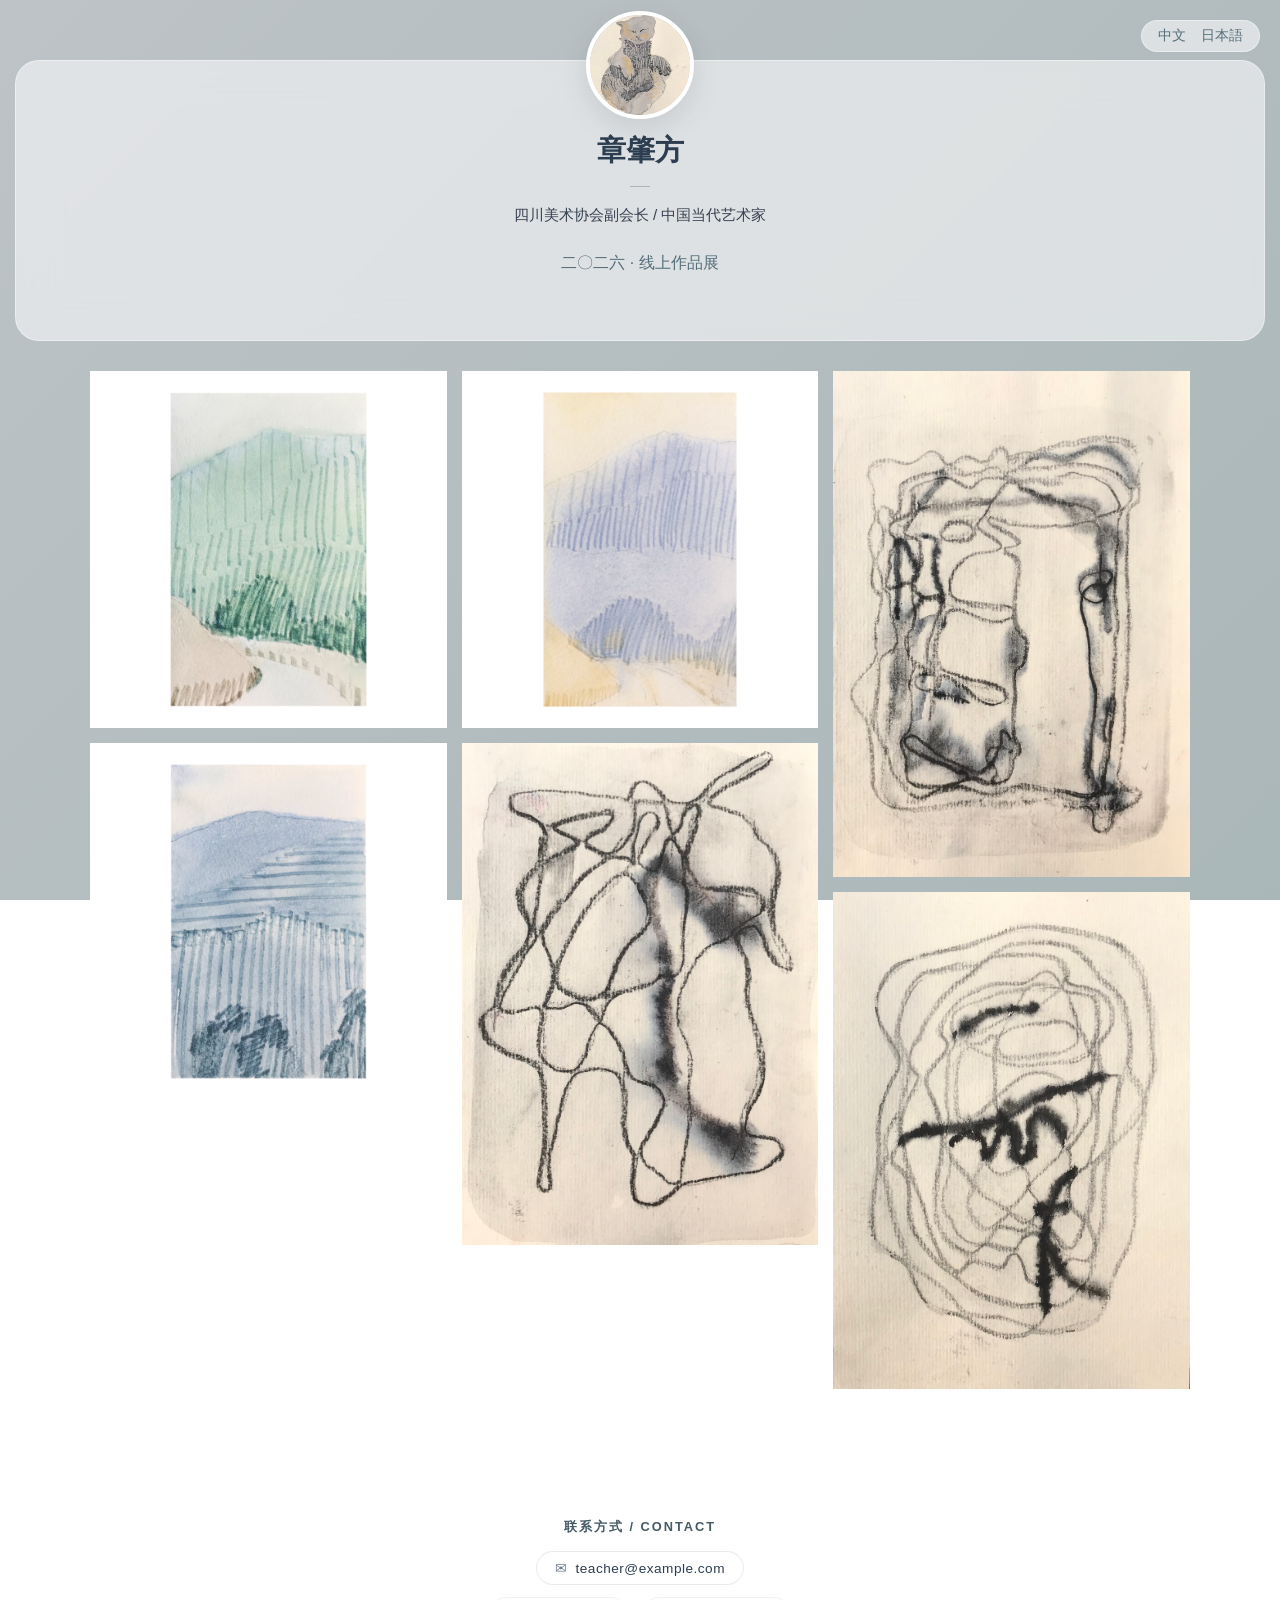
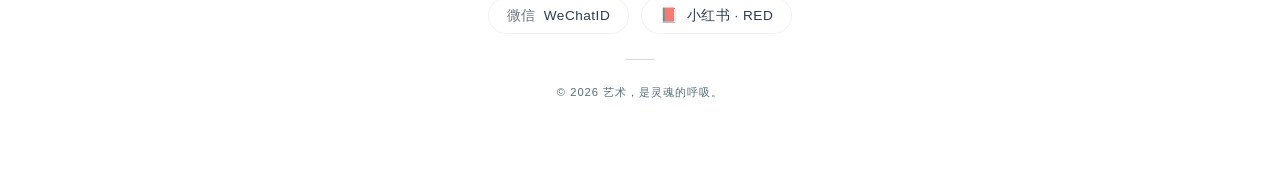
==== index.html @ 6d742d6b "Add files via upload" ====
<!DOCTYPE html>
<html lang="zh">
  <head>
    <meta charset="UTF-8" />
    <meta name="viewport" content="width=device-width, initial-scale=1.0" />
    <title>Artist Gallery</title>
    <link rel="stylesheet" href="style.css" />
  </head>
  <body>
    <div class="lang-switch">
      <span onclick="setLang('zh')">中文</span
      ><span onclick="setLang('jp')">日本語</span>
    </div>
    <header>
      <div class="artist-avatar"><img src="./img/photo/avatar.jpg" /></div>
      <h1 id="artist-name">加载中...</h1>
      <div class="artist-titles" id="artist-titles"></div>
      <p id="artist-desc"></p>
    </header>

    <div class="gallery" id="gallery-container">
      <div class="gallery-item"><img src="./img/art1.jpg" /></div>
      <div class="gallery-item"><img src="./img/art2.jpg" /></div>
      <div class="gallery-item"><img src="./img/art3.jpg" /></div>
      <div class="gallery-item"><img src="./img/art4.jpg" /></div>
      <div class="gallery-item"><img src="./img/art5.jpg" /></div>
      <div class="gallery-item"><img src="./img/art6.jpg" /></div>
    </div>

    <footer>
      <div class="footer-content">
        <div class="contact-label" id="contact-label">联系方式 / CONTACT</div>
        <div class="contact-info">
          <div class="contact-label" id="contact-label"></div>

          <div class="social-links-container">
            <a href="mailto:teacher@example.com" class="social-item mail-link">
              <span class="contact-icon">✉</span>
              <span class="email-text">teacher@example.com</span>
            </a>

            <div class="social-links-row">
              <span class="social-item" onclick="copyWeChat('WeChatID')">
                <span class="contact-icon">微信</span> WeChatID
              </span>

              <a
                href="https://xhslink.com/m/7lmFM6QzHbI"
                target="_blank"
                class="social-item xhs-link"
              >
                <span class="contact-icon">📕</span> 小红书 · RED
              </a>
            </div>
          </div>
        </div>
        <div class="divider"></div>
        <p>&copy; <span id="year"></span> <span id="footer-name"></span></p>
      </div>
    </footer>

    <div class="lightbox" id="lightbox">
      <span class="lightbox-close" id="lightbox-close">&times;</span>
      <div class="lightbox-nav lightbox-prev" id="lightbox-prev">&#10094;</div>
      <div class="lightbox-nav lightbox-next" id="lightbox-next">&#10095;</div>
      <div class="lightbox-content" id="lightbox-content">
        <img src="" id="lightbox-img" class="lightbox-img" />
      </div>
    </div>
    <script src="script.js"></script>
  </body>
</html>
---- style.css ----
/* style.css */
:root {
  /* 核心背景：莫兰迪冷灰色渐变 */
  --bg-gradient: linear-gradient(135deg, #bdc3c7 0%, #aab7b8 100%);
  /* 磨砂卡片：半透明浅灰白 */
  --glass-bg: rgba(248, 249, 250, 0.6);
  --glass-border: rgba(255, 255, 255, 0.4);
  /* 文字颜色：深木炭色，确保灰底下清晰 */
  --text-main: #2c3e50;
  --text-sub: #546e7a;
}

body {
  font-family: -apple-system, 'SF Pro Text', 'PingFang SC', 'Hiragino Sans',
    sans-serif;
  margin: 0;
  padding: 0;
  background: var(--bg-gradient);
  background-attachment: fixed;
  color: var(--text-main);
  -webkit-font-smoothing: antialiased;
}

body.lightbox-open {
  overflow: hidden;
}

/* 语言切换 */
.lang-switch {
  position: fixed;
  top: 20px;
  right: 20px;
  z-index: 1000;
  padding: 6px 16px;
  background: var(--glass-bg);
  backdrop-filter: blur(15px);
  -webkit-backdrop-filter: blur(15px);
  border: 1px solid var(--glass-border);
  border-radius: 20px;
  display: flex;
  gap: 15px;
  font-size: 0.85rem;
}
.lang-switch span {
  cursor: pointer;
  color: var(--text-sub);
  transition: 0.3s;
}
.lang-switch span.active {
  color: var(--text-main);
  font-weight: 600;
}

/* 标题卡片 */
header {
  margin: 60px 15px 30px;
  padding: 70px 20px 50px;
  background: var(--glass-bg);
  backdrop-filter: blur(20px);
  border: 1px solid var(--glass-border);
  border-radius: 24px;
  text-align: center;
  position: relative;
}

.artist-avatar {
  position: absolute;
  top: -50px;
  left: 50%;
  transform: translateX(-50%);
  width: 100px;
  height: 100px;
  border-radius: 50%;
  overflow: hidden;
  border: 4px solid #fff;
  box-shadow: 0 10px 30px rgba(0, 0, 0, 0.1);
}
.artist-avatar img {
  width: 100%;
  height: 100%;
  object-fit: cover;
}

.artist-titles {
  margin: 15px auto 25px;
  font-size: 0.95rem;
  color: #374151;
  font-weight: 500;
  line-height: 1.8;
  max-width: 300px; /* 限制宽度，防止长头衔撑破美感 */
  position: relative;
  padding-top: 15px;
}

/* 头衔上方的一道淡淡横线 */
.artist-titles::before {
  content: '';
  position: absolute;
  top: 0;
  left: 50%;
  transform: translateX(-50%);
  width: 20px;
  height: 1px;
  background: rgba(0, 0, 0, 0.2);
}

header h1 {
  margin: 0;
  font-size: 1.8rem;
  font-weight: 600;
}
header p {
  margin-top: 10px;
  color: var(--text-sub);
}

/* 不规则瀑布流 */
.gallery {
  column-count: 3;
  column-gap: 15px;
  padding: 0 15px 50px;
  max-width: 1100px;
  margin: 0 auto;
}

.gallery-item {
  break-inside: avoid;
  margin-bottom: 15px;
  background: #fff;
  border-radius: 0; /* 初始方角 */
  overflow: hidden;
  cursor: pointer;
  opacity: 0;
  transform: translateY(20px);
  animation: reveal 0.8s ease forwards;
  transition: border-radius 0.4s ease, box-shadow 0.4s ease, transform 0.4s ease;
}

@keyframes reveal {
  to {
    opacity: 1;
    transform: translateY(0);
  }
}

/* 1&3角变圆交互 */
.gallery-item:hover,
.gallery-item:active {
  border-radius: 30px 0 30px 0;
  box-shadow: 0 15px 40px rgba(0, 0, 0, 0.15);
  transform: translateY(-5px);
}
.gallery-item img {
  width: 100%;
  height: auto;
  display: block;
  transition: 0.3s;
}

/* 灯箱：大图比例与背景 */
.lightbox {
  position: fixed;
  top: 0;
  left: 0;
  width: 100%;
  height: 100%;
  background-color: rgba(0, 0, 0, 0.7);
  z-index: 2000;
  display: flex;
  justify-content: center;
  align-items: center;
  opacity: 0;
  visibility: hidden;
  transition: 0.3s;
}
.lightbox.active {
  opacity: 1;
  visibility: visible;
}

.lightbox-content {
  width: 100%;
  height: 100%;
  display: flex;
  justify-content: center;
  align-items: center;
  position: relative;
}

.lightbox-img {
  max-width: 50%; /* 电脑端占一半 */
  max-height: 80%;
  object-fit: contain;
  border-radius: 8px;
  box-shadow: 0 10px 50px rgba(0, 0, 0, 0.5);
  transition: transform 0.3s ease, opacity 0.2s ease;
}

/* 导航按钮 */
.lightbox-close {
  position: absolute;
  top: 25px;
  right: 30px;
  color: #fff;
  font-size: 35px;
  cursor: pointer;
  z-index: 2100;
}
.lightbox-nav {
  position: absolute;
  top: 50%;
  transform: translateY(-50%);
  color: rgba(255, 255, 255, 0.4);
  font-size: 45px;
  padding: 20px;
  cursor: pointer;
  z-index: 2100;
}
.lightbox-nav:hover {
  color: #fff;
}
.lightbox-prev {
  left: 20px;
}
.lightbox-next {
  right: 20px;
}

/* Footer */
footer {
  padding: 80px 20px;
  text-align: center;
}
.contact-label {
  font-size: 0.8rem;
  color: #455a64;
  letter-spacing: 2px;
  margin-bottom: 15px;
  font-weight: 600;
}

/* 彻底重置链接样式，防止出现蓝色 */
.social-links-container a,
.social-links-container span {
  text-decoration: none !important;
  color: var(--text-main) !important;
}

/* 社交与联系方式的总容器 */
.social-links-container {
  display: flex;
  flex-direction: column;
  align-items: center;
  gap: 12px;
}

.social-links-row {
  display: flex;
  gap: 12px;
  justify-content: center;
}

/* 核心：高级感社交标签 (胶囊样式) */
.social-item {
  background: rgba(255, 255, 255, 0.3); /* 极淡的白色磨砂感 */
  border: 1px solid rgba(0, 0, 0, 0.05); /* 几乎看不见的细边框 */
  padding: 8px 18px;
  border-radius: 30px; /* 圆润的胶囊形状 */
  font-size: 0.85rem;
  font-weight: 500;
  letter-spacing: 0.5px;
  transition: all 0.4s cubic-bezier(0.165, 0.84, 0.44, 1);
  display: flex;
  align-items: center;
  gap: 8px;
  cursor: pointer;
}

/* 邮件地址稍微长一点，我们让它更显眼 */
.mail-link {
  background: rgba(255, 255, 255, 0.5); /* 邮件底色稍微亮一点点 */
  border: 1px solid rgba(0, 0, 0, 0.08);
}

/* 悬停交互：背景变亮，产生浮动感 */
.social-item:hover {
  background: #fff; /* 悬停变为纯白 */
  border-color: rgba(0, 0, 0, 0.1);
  transform: translateY(-3px); /* 向上轻微漂浮 */
  box-shadow: 0 10px 20px rgba(0, 0, 0, 0.05); /* 增加极其柔和的阴影 */
}

/* 图标微调：降低存在感，服务于整体风格 */
.contact-icon {
  font-size: 0.9rem;
  opacity: 0.7;
}

.email-display {
  display: inline-block;
  font-size: 1.3rem;
  color: #1a1a1a;
  text-decoration: none;
  margin-bottom: 20px;
  font-weight: 500;
}
.social-links {
  display: flex;
  justify-content: center;
  gap: 20px;
  color: #455a64;
  font-size: 0.9rem;
}

/* 特别针对小红书的红色点缀 (克制的艺术感) */
.xhs-icon {
  font-size: 0.9rem;
  filter: grayscale(0.2); /* 稍微降低饱和度，匹配莫兰迪色调 */
}

/* 微信点击时的反馈 */
.social-item:active {
  transform: scale(0.95);
}

.divider {
  width: 30px;
  height: 1px;
  background: rgba(0, 0, 0, 0.15);
  margin: 25px auto;
}
footer p {
  font-size: 0.7rem;
  color: #546e7a;
  letter-spacing: 1px;
}

/* 响应式适配 */
@media (max-width: 768px) {
  .gallery {
    column-count: 2;
  }
  .lightbox-img {
    max-width: 90%;
    max-height: 85%;
  } /* 手机端放大 */
  .lightbox-nav {
    display: none;
  }
  .social-links-row {
    flex-direction: column;
    width: 100%;
    gap: 10px;
  }
  .social-item {
    width: fit-content;
    margin: 0 auto;
  }

  .artist-titles {
    font-size: 0.9rem;
    padding: 0 20px;
  }
}
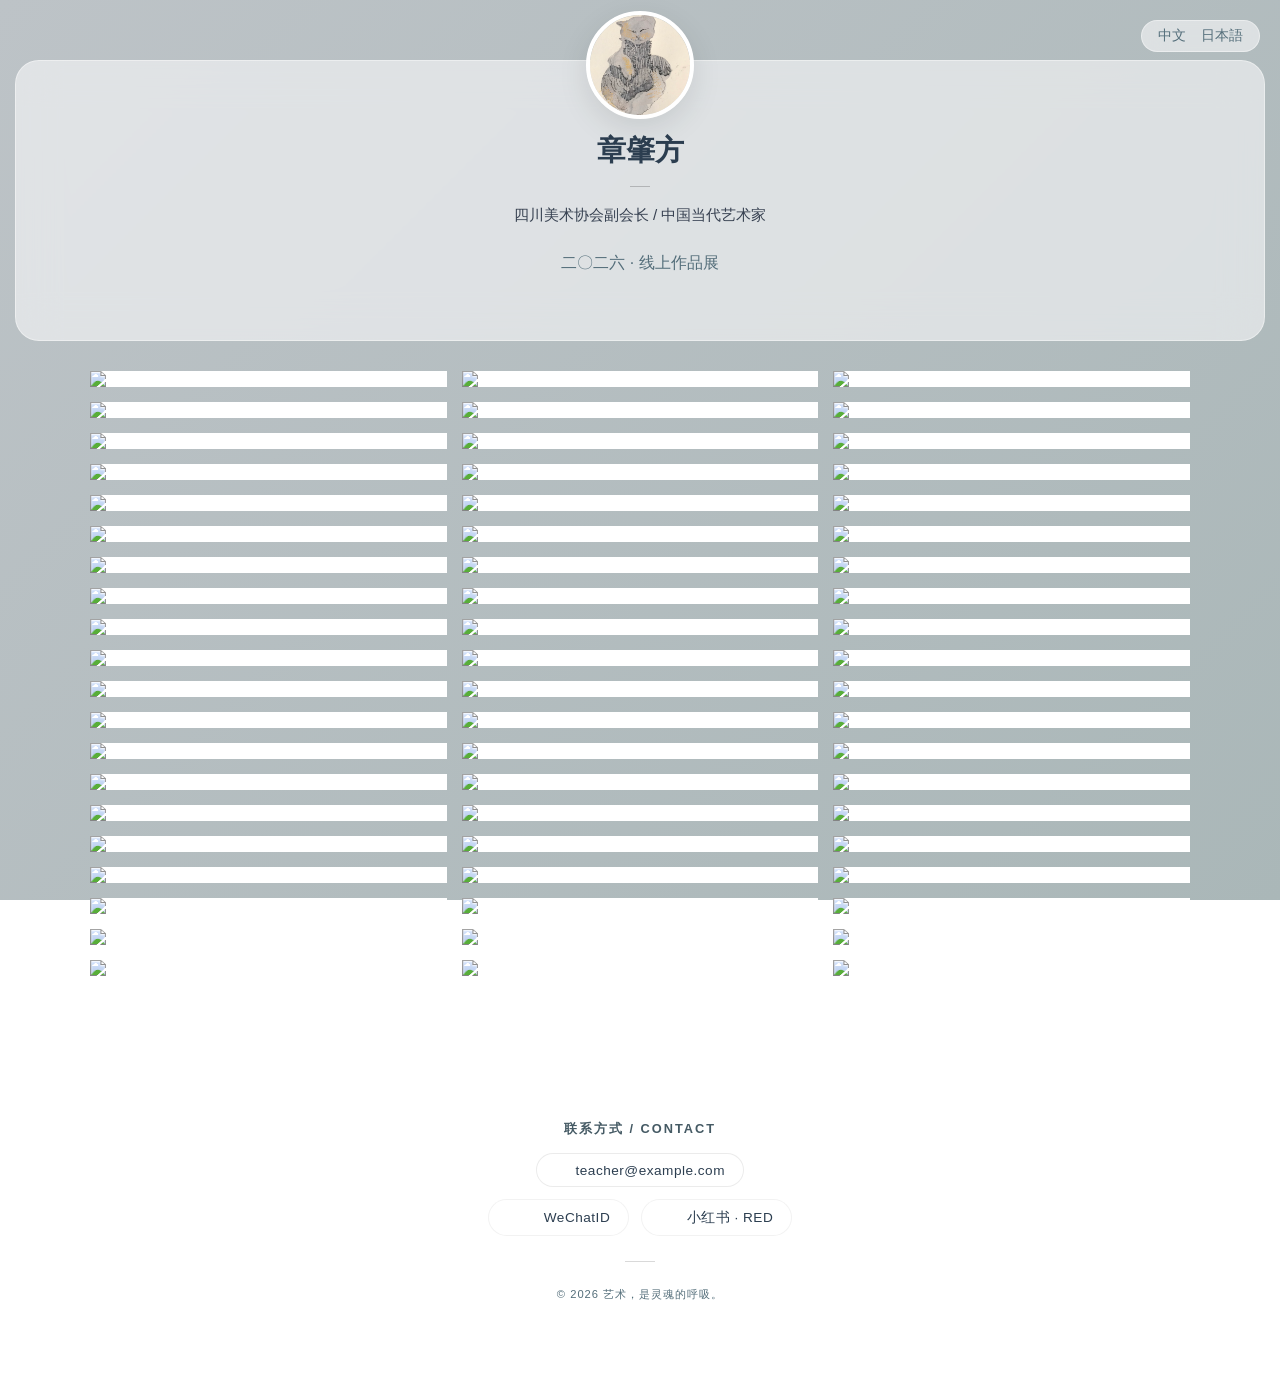
==== commit 94a97b83: "Add files via upload" ====
--- a/index.html
+++ b/index.html
@@ -19,12 +19,66 @@
     </header>
 
     <div class="gallery" id="gallery-container">
-      <div class="gallery-item"><img src="./img/art1.jpg" /></div>
-      <div class="gallery-item"><img src="./img/art2.jpg" /></div>
-      <div class="gallery-item"><img src="./img/art3.jpg" /></div>
-      <div class="gallery-item"><img src="./img/art4.jpg" /></div>
-      <div class="gallery-item"><img src="./img/art5.jpg" /></div>
-      <div class="gallery-item"><img src="./img/art6.jpg" /></div>
+      <div class="gallery-item"><img src="./img/art1.webp" /></div>
+      <div class="gallery-item"><img src="./img/art2.webp" /></div>
+      <div class="gallery-item"><img src="./img/art3.webp" /></div>
+      <div class="gallery-item"><img src="./img/art4.webp" /></div>
+      <div class="gallery-item"><img src="./img/art5.webp" /></div>
+      <div class="gallery-item"><img src="./img/art6.webp" /></div>
+      <div class="gallery-item"><img src="./img/art7.webp" /></div>
+      <div class="gallery-item"><img src="./img/art8.webp" /></div>
+      <div class="gallery-item"><img src="./img/art9.webp" /></div>
+      <div class="gallery-item"><img src="./img/art10.webp" /></div>
+      <div class="gallery-item"><img src="./img/art11.webp" /></div>
+      <div class="gallery-item"><img src="./img/art12.webp" /></div>
+      <div class="gallery-item"><img src="./img/art13.webp" /></div>
+      <div class="gallery-item"><img src="./img/art14.webp" /></div>
+      <div class="gallery-item"><img src="./img/art15.webp" /></div>
+      <div class="gallery-item"><img src="./img/art16.webp" /></div>
+      <div class="gallery-item"><img src="./img/art17.webp" /></div>
+      <div class="gallery-item"><img src="./img/art18.webp" /></div>
+      <div class="gallery-item"><img src="./img/art19.webp" /></div>
+      <div class="gallery-item"><img src="./img/art20.webp" /></div>
+      <div class="gallery-item"><img src="./img/art21.webp" /></div>
+      <div class="gallery-item"><img src="./img/art22.webp" /></div>
+      <div class="gallery-item"><img src="./img/art23.webp" /></div>
+      <div class="gallery-item"><img src="./img/art24.webp" /></div>
+      <div class="gallery-item"><img src="./img/art25.webp" /></div>
+      <div class="gallery-item"><img src="./img/art26.webp" /></div>
+      <div class="gallery-item"><img src="./img/art27.webp" /></div>
+      <div class="gallery-item"><img src="./img/art28.webp" /></div>
+      <div class="gallery-item"><img src="./img/art29.webp" /></div>
+      <div class="gallery-item"><img src="./img/art30.webp" /></div>
+      <div class="gallery-item"><img src="./img/art31.webp" /></div>
+      <div class="gallery-item"><img src="./img/art32.webp" /></div>
+      <div class="gallery-item"><img src="./img/art33.webp" /></div>
+      <div class="gallery-item"><img src="./img/art34.webp" /></div>
+      <div class="gallery-item"><img src="./img/art35.webp" /></div>
+      <div class="gallery-item"><img src="./img/art36.webp" /></div>
+      <div class="gallery-item"><img src="./img/art37.webp" /></div>
+      <div class="gallery-item"><img src="./img/art38.webp" /></div>
+      <div class="gallery-item"><img src="./img/art39.webp" /></div>
+      <div class="gallery-item"><img src="./img/art40.webp" /></div>
+      <div class="gallery-item"><img src="./img/art41.webp" /></div>
+      <div class="gallery-item"><img src="./img/art42.webp" /></div>
+      <div class="gallery-item"><img src="./img/art43.webp" /></div>
+      <div class="gallery-item"><img src="./img/art44.webp" /></div>
+      <div class="gallery-item"><img src="./img/art45.webp" /></div>
+      <div class="gallery-item"><img src="./img/art46.webp" /></div>
+      <div class="gallery-item"><img src="./img/art47.webp" /></div>
+      <div class="gallery-item"><img src="./img/art48.webp" /></div>
+      <div class="gallery-item"><img src="./img/art49.webp" /></div>
+      <div class="gallery-item"><img src="./img/art50.webp" /></div>
+      <div class="gallery-item"><img src="./img/art51.webp" /></div>
+      <div class="gallery-item"><img src="./img/art52.webp" /></div>
+      <div class="gallery-item"><img src="./img/art53.webp" /></div>
+      <div class="gallery-item"><img src="./img/art54.webp" /></div>
+      <div class="gallery-item"><img src="./img/art55.webp" /></div>
+      <div class="gallery-item"><img src="./img/art56.webp" /></div>
+      <div class="gallery-item"><img src="./img/art57.webp" /></div>
+      <div class="gallery-item"><img src="./img/art58.webp" /></div>
+      <div class="gallery-item"><img src="./img/art59.webp" /></div>
+      <div class="gallery-item"><img src="./img/art60.webp" /></div>
     </div>
 
     <footer>
@@ -40,7 +94,7 @@
             </a>
 
             <div class="social-links-row">
-              <span class="social-item" onclick="copyWeChat('WeChatID')">
+              <span class="social-item" onclick="copyWeChat('z15328103511')">
                 <span class="contact-icon">微信</span> WeChatID
               </span>
 
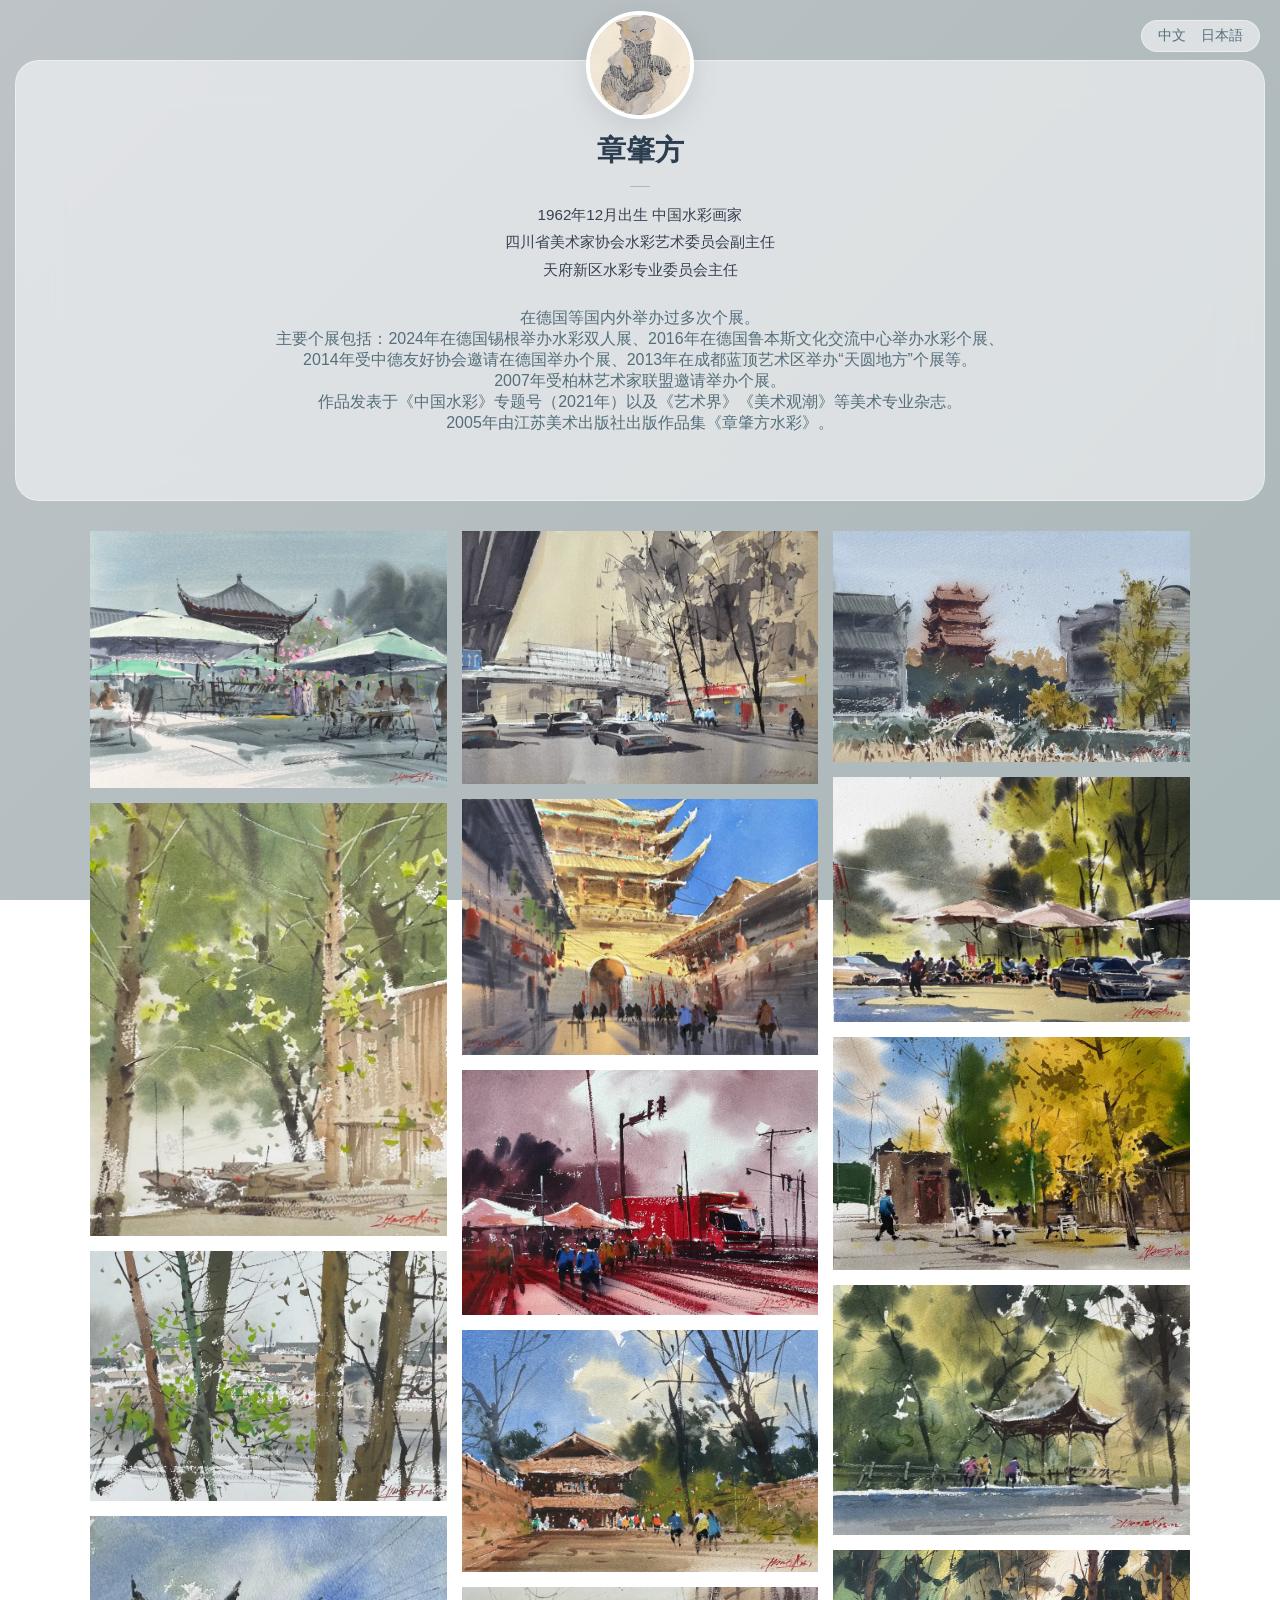
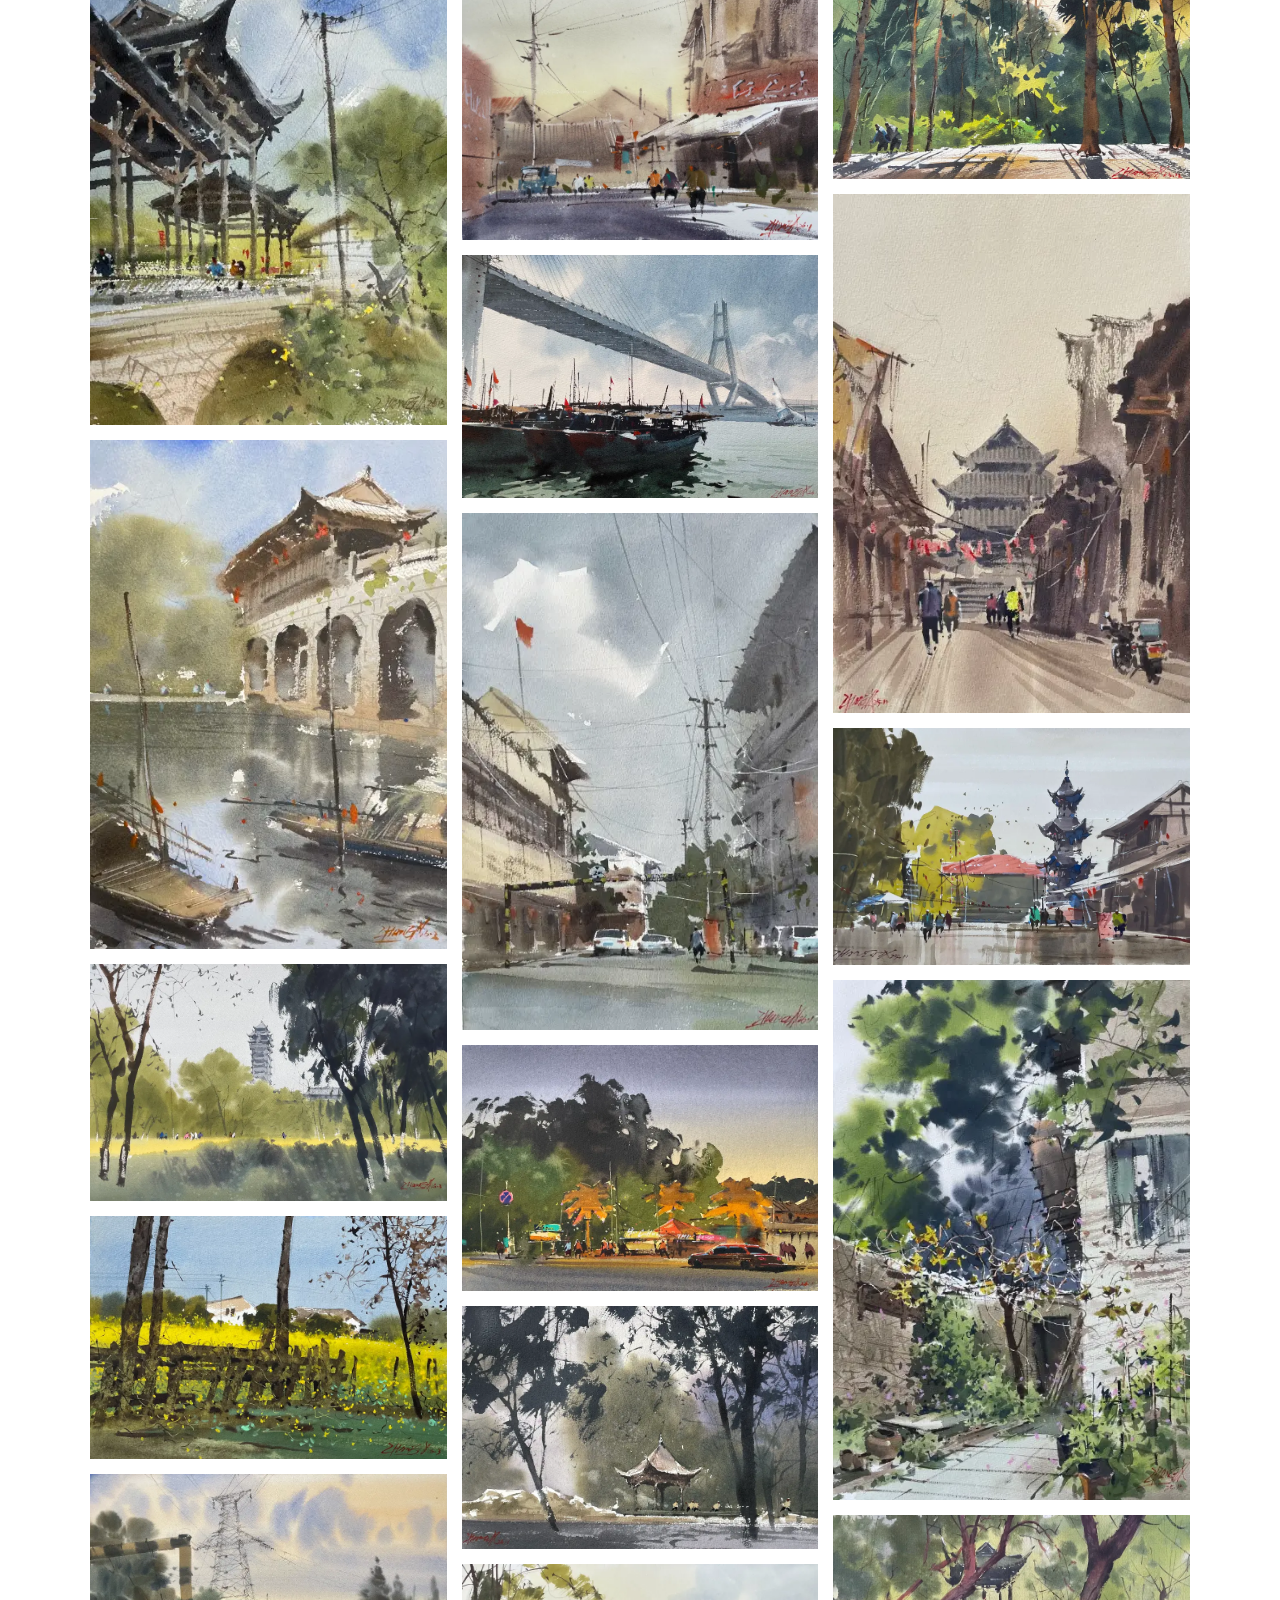
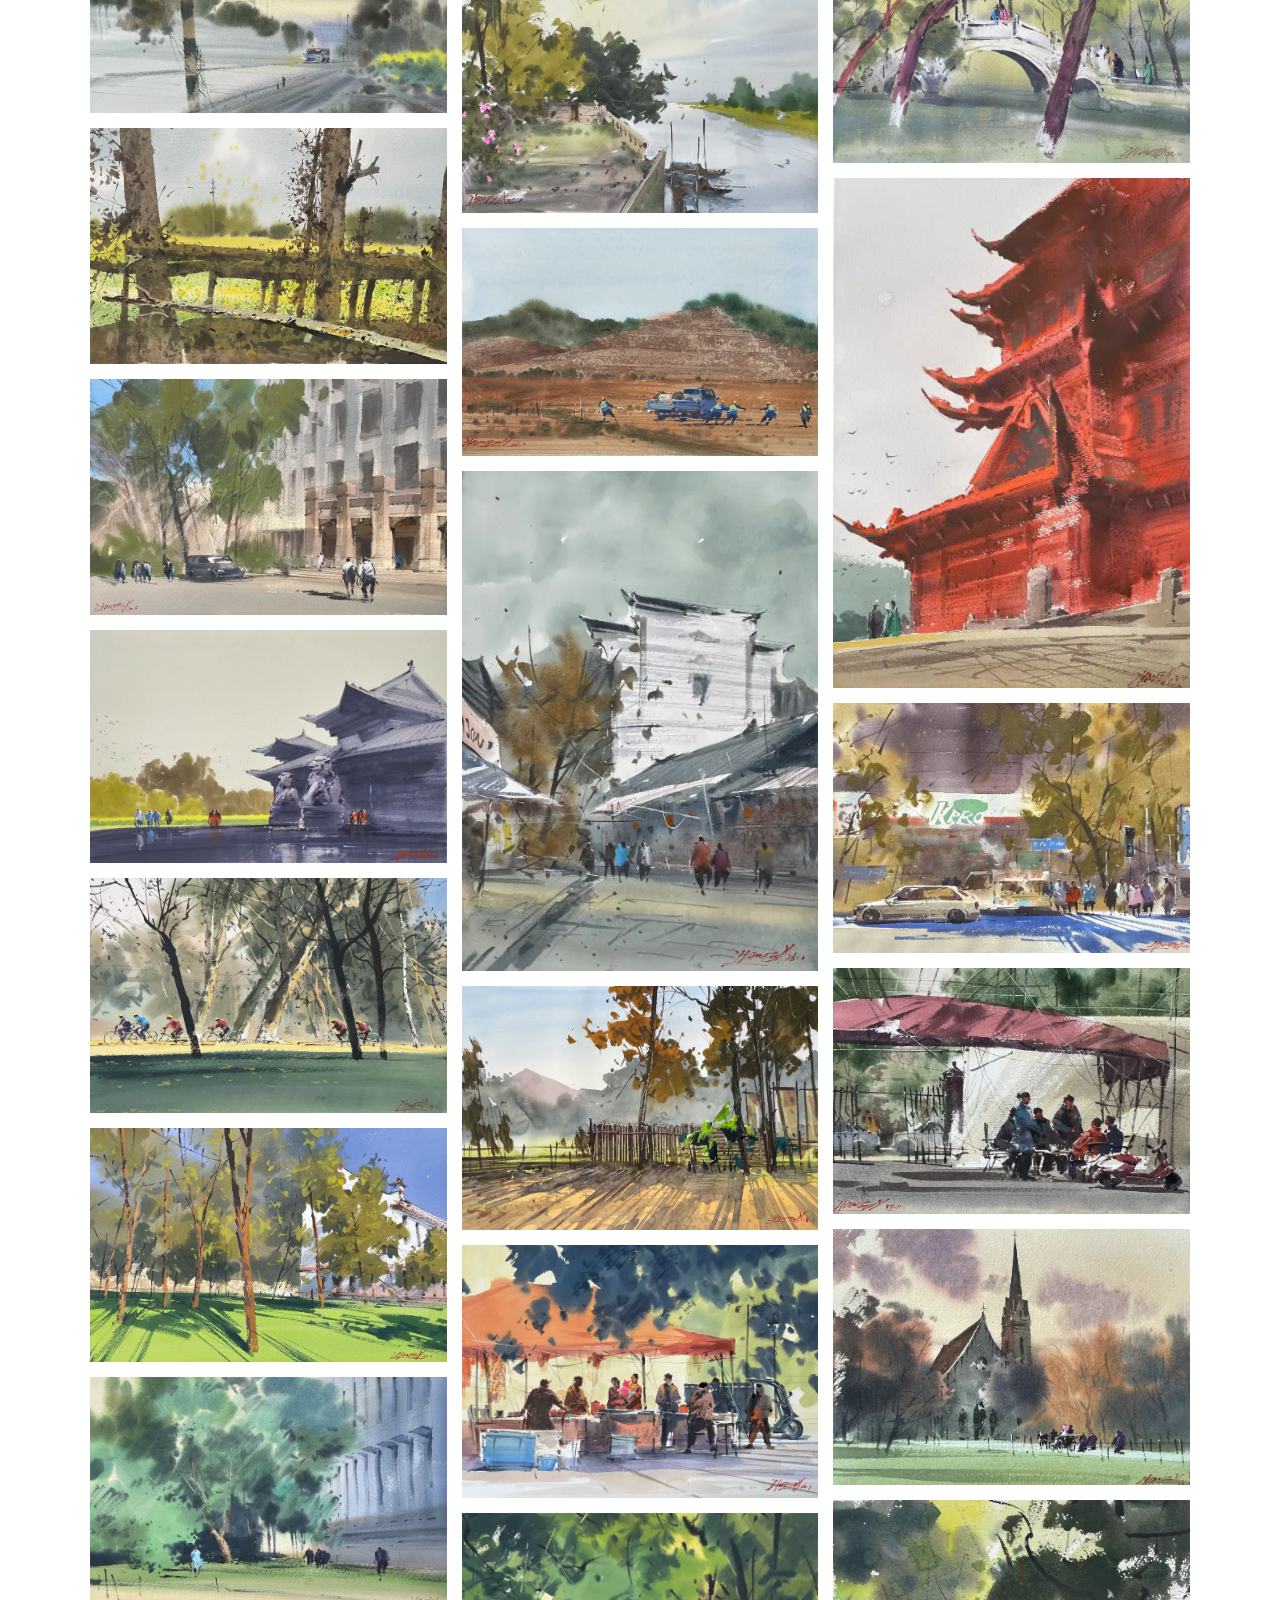
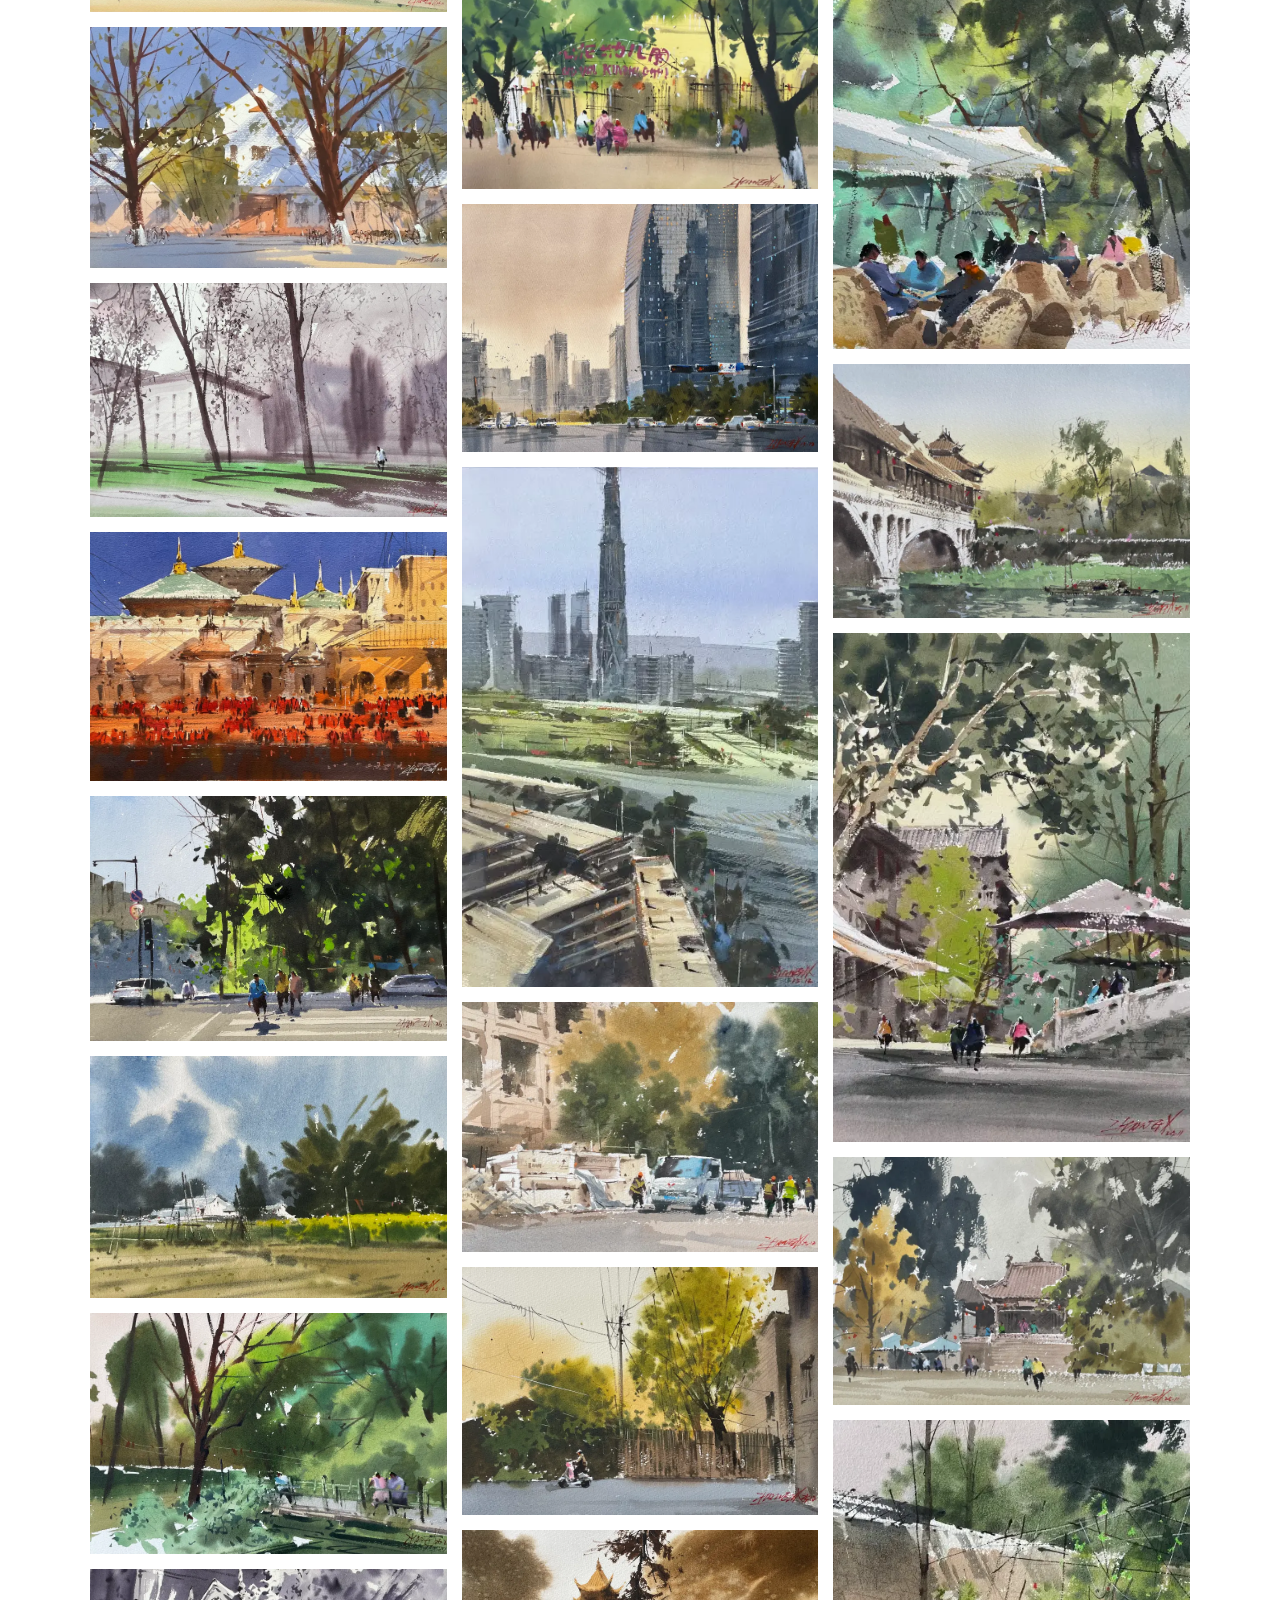
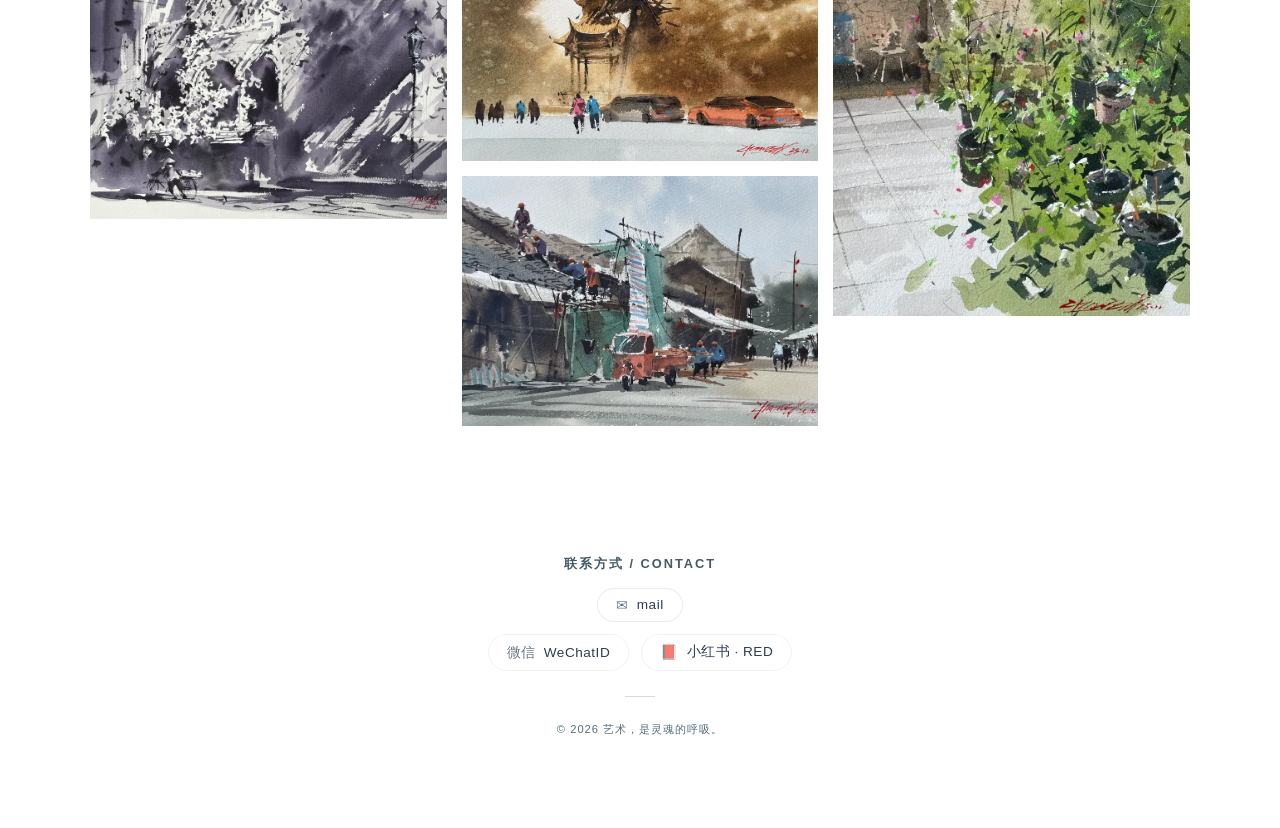
==== commit 98d3e85b: "Add files via upload" ====
--- a/index.html
+++ b/index.html
@@ -1,4 +1,4 @@
-<!DOCTYPE html>
+<!doctype html>
 <html lang="zh">
   <head>
     <meta charset="UTF-8" />
@@ -88,9 +88,12 @@
           <div class="contact-label" id="contact-label"></div>
 
           <div class="social-links-container">
-            <a href="mailto:teacher@example.com" class="social-item mail-link">
+            <a
+              href="mailto:dr327946674@gmail.com"
+              class="social-item mail-link"
+            >
               <span class="contact-icon">✉</span>
-              <span class="email-text">teacher@example.com</span>
+              <span class="email-text">mail</span>
             </a>
 
             <div class="social-links-row">
